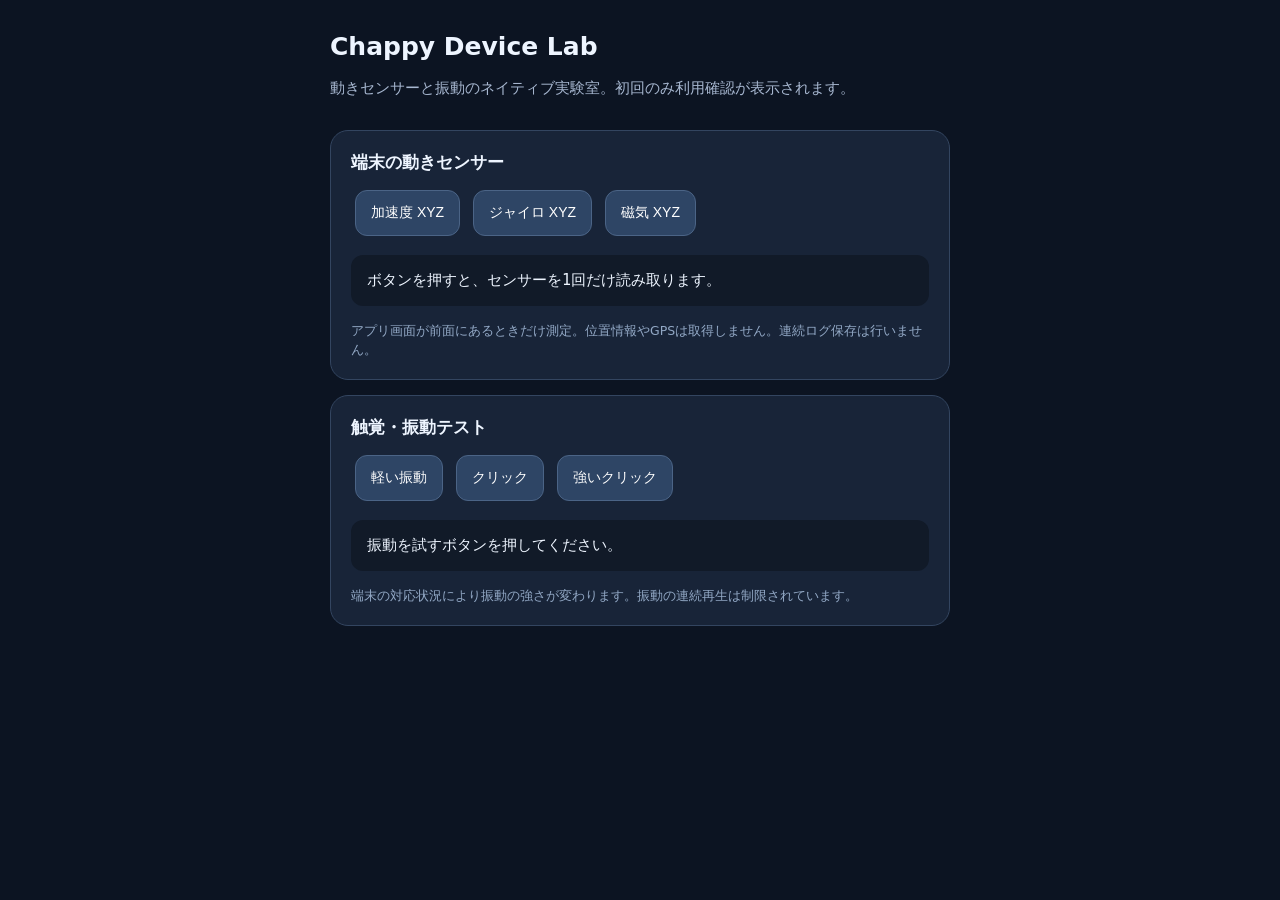
==== sample_apps/device_lab/index.html @ fd8de54d "Create native Device Lab mini-app to exercise motion sensors and haptic presets" ====
<!doctype html><html lang="ja"><head><meta charset="utf-8">
<meta name="viewport" content="width=device-width,initial-scale=1">
<title>Chappy Device Lab</title>
<style>
:root{color-scheme:dark;font:15px system-ui;background:#0c1422;color:#eef5ff}
body{margin:0;padding:22px;max-width:620px;margin-inline:auto}
header{margin:10px 0 28px}h1{margin:0;font-size:25px}
p{color:#a7b7d0;line-height:1.7}
section{background:#182438;border:1px solid #334560;border-radius:18px;padding:20px;margin:15px 0}
h2{margin:0 0 12px;font-size:17px}
button{margin:4px;border:1px solid #4b6486;background:#2e4565;color:#fff;
border-radius:12px;padding:13px 15px;font-size:14px}
button:disabled{opacity:.45}button:focus-visible{outline:2px solid #9fd1ff}
pre{background:#111a28;border-radius:12px;padding:16px;white-space:pre-wrap;overflow-wrap:anywhere}
small{color:#92a8c5}
</style></head><body>
<header><h1>Chappy Device Lab</h1>
<p>動きセンサーと振動のネイティブ実験室。初回のみ利用確認が表示されます。</p></header>
<section><h2>端末の動きセンサー</h2>
<button data-sensor="accelerometer">加速度 XYZ</button>
<button data-sensor="gyroscope">ジャイロ XYZ</button>
<button data-sensor="magnetometer">磁気 XYZ</button>
<pre id="sensorResult">ボタンを押すと、センサーを1回だけ読み取ります。</pre>
<small>アプリ画面が前面にあるときだけ測定。位置情報やGPSは取得しません。連続ログ保存は行いません。</small>
</section>
<section><h2>触覚・振動テスト</h2>
<button data-haptic="tick">軽い振動</button>
<button data-haptic="click">クリック</button>
<button data-haptic="heavy">強いクリック</button>
<pre id="hapticResult">振動を試すボタンを押してください。</pre>
<small>端末の対応状況により振動の強さが変わります。振動の連続再生は制限されています。</small>
</section>
<script>
(() => {
  'use strict';
  const $=id=>document.getElementById(id);
  const capabilities=window.Chappy || {};
  for(const button of document.querySelectorAll('[data-sensor]')){
    button.addEventListener('click',async()=>{
      if(!capabilities.motion){$('sensorResult').textContent='対応プレイヤーの更新が必要です。';return;}
      button.disabled=true;
      try{
        const sample=await capabilities.motion.sample(button.dataset.sensor);
        if(!sample.available){
          $('sensorResult').textContent=button.dataset.sensor+': この端末では非対応';
        }else{
          const axis=sample.values || [];
          $('sensorResult').textContent=button.dataset.sensor+'\n' +
            ['X','Y','Z'].map((name,i)=>name+' = '+Number(axis[i]).toFixed(3)).join('\n')+
            '\n精度: '+sample.accuracy;
        }
      }catch(e){$('sensorResult').textContent='取得失敗: '+String(e.message||e);}
      finally{button.disabled=false;}
    });
  }
  for(const button of document.querySelectorAll('[data-haptic]')){
    button.addEventListener('click',async()=>{
      if(!capabilities.haptics){$('hapticResult').textContent='対応プレイヤーの更新が必要です。';return;}
      button.disabled=true;
      try{
        const ok=await capabilities.haptics.play(button.dataset.haptic);
        $('hapticResult').textContent=ok?'振動を実行しました':'非対応または短時間の連続振動制限中です';
      }catch(e){$('hapticResult').textContent='振動できません: '+String(e.message||e);}
      finally{button.disabled=false;}
    });
  }
})();
</script></body></html>
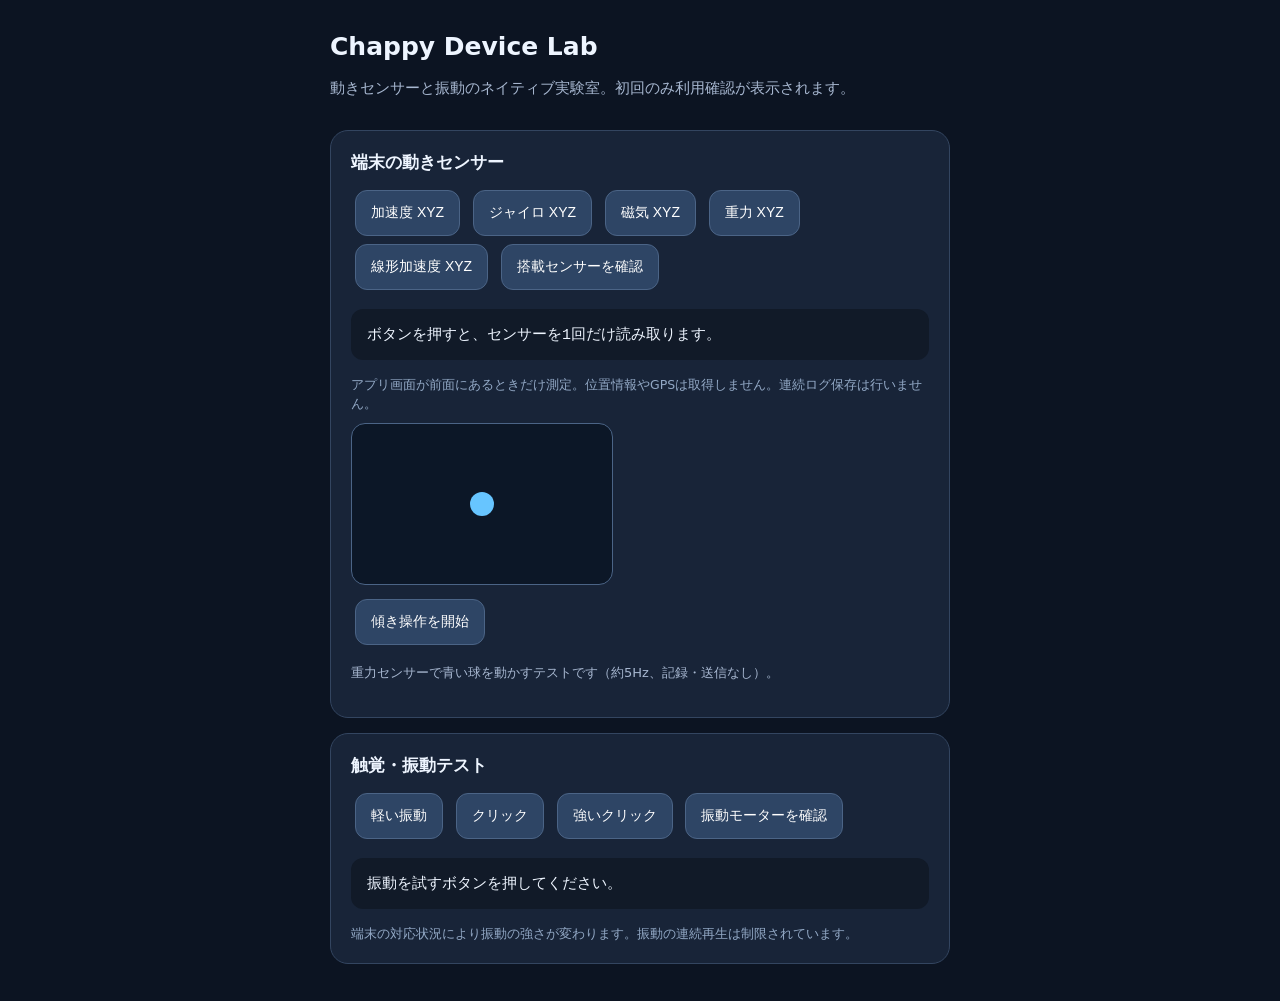
==== commit 6c13f669: "Turn Device Lab into game input test: gravity/linear accel probes, 5Hz tilt ball and haptics availab" ====
--- a/sample_apps/device_lab/index.html
+++ b/sample_apps/device_lab/index.html
@@ -13,6 +13,9 @@
 button:disabled{opacity:.45}button:focus-visible{outline:2px solid #9fd1ff}
 pre{background:#111a28;border-radius:12px;padding:16px;white-space:pre-wrap;overflow-wrap:anywhere}
 small{color:#92a8c5}
+#tiltPad{position:relative;width:min(100%,260px);height:160px;background:#0c1727;border:1px solid #4b6486;border-radius:14px;overflow:hidden;margin:10px 0}
+#tiltDot{position:absolute;left:calc(50% - 12px);top:calc(50% - 12px);width:24px;height:24px;border-radius:50%;background:#67c5ff;transition:transform .12s linear}
+#tiltStatus{min-height:20px;font-size:13px}
 </style></head><body>
 <header><h1>Chappy Device Lab</h1>
 <p>動きセンサーと振動のネイティブ実験室。初回のみ利用確認が表示されます。</p></header>
@@ -20,13 +23,20 @@
 <button data-sensor="accelerometer">加速度 XYZ</button>
 <button data-sensor="gyroscope">ジャイロ XYZ</button>
 <button data-sensor="magnetometer">磁気 XYZ</button>
+<button data-sensor="gravity">重力 XYZ</button>
+<button data-sensor="linearAcceleration">線形加速度 XYZ</button>
+<button id="probeSensors">搭載センサーを確認</button>
 <pre id="sensorResult">ボタンを押すと、センサーを1回だけ読み取ります。</pre>
 <small>アプリ画面が前面にあるときだけ測定。位置情報やGPSは取得しません。連続ログ保存は行いません。</small>
+<div id="tiltPad" aria-label="重力センサーのゲーム入力テスト"><div id="tiltDot"></div></div>
+<button id="tiltToggle" type="button">傾き操作を開始</button>
+<p id="tiltStatus">重力センサーで青い球を動かすテストです（約5Hz、記録・送信なし）。</p>
 </section>
 <section><h2>触覚・振動テスト</h2>
 <button data-haptic="tick">軽い振動</button>
 <button data-haptic="click">クリック</button>
 <button data-haptic="heavy">強いクリック</button>
+<button id="probeHaptics" type="button">振動モーターを確認</button>
 <pre id="hapticResult">振動を試すボタンを押してください。</pre>
 <small>端末の対応状況により振動の強さが変わります。振動の連続再生は制限されています。</small>
 </section>
@@ -35,6 +45,50 @@
   'use strict';
   const $=id=>document.getElementById(id);
   const capabilities=window.Chappy || {};
+  $('probeSensors').addEventListener('click',async()=>{
+    try{
+      const available=await capabilities.motion.available();
+      $('sensorResult').textContent=Object.keys(available).map(k=>
+        k+': '+(available[k]?'対応':'非対応')).join('\n');
+    }catch(e){$('sensorResult').textContent='対応状況の取得失敗: '+String(e.message||e);}
+  });
+  $('probeHaptics').addEventListener('click',async()=>{
+    try{
+      const available=await capabilities.haptics.available();
+      $('hapticResult').textContent=available?'振動モーター搭載':'振動モーターなし／使用不可';
+    }catch(e){$('hapticResult').textContent='対応状況の取得失敗: '+String(e.message||e);}
+  });
+  let tiltTimer=null,tiltReading=false;
+  function stopTilt(){
+    if(tiltTimer!==null){clearInterval(tiltTimer);tiltTimer=null;}
+    $('tiltToggle').textContent='傾き操作を開始';
+  }
+  async function updateTilt(){
+    if(tiltReading || (document.hidden===true)){if(document.hidden===true)stopTilt();return;}
+    tiltReading=true;
+    try{
+      const result=await capabilities.motion.sample('gravity');
+      if(!result.available){$('tiltStatus').textContent='重力センサー非対応';stopTilt();return;}
+      const xyz=result.values||[0,0,0];
+      const x=Math.max(-90,Math.min(90,Number(xyz[0])*9));
+      const y=Math.max(-55,Math.min(55,Number(xyz[1])*5.5));
+      $('tiltDot').style.transform='translate('+x.toFixed(1)+'px,'+y.toFixed(1)+'px)';
+      $('tiltStatus').textContent='傾き入力: X='+Number(xyz[0]).toFixed(2)+' / Y='+Number(xyz[1]).toFixed(2);
+    }catch(e){$('tiltStatus').textContent='取得失敗: '+String(e.message||e);stopTilt();}
+    finally{tiltReading=false;}
+  }
+  $('tiltToggle').addEventListener('click',()=>{
+    if(tiltTimer!==null){stopTilt();return;}
+    if(!capabilities.motion){$('tiltStatus').textContent='対応プレイヤーが必要';return;}
+    $('tiltToggle').textContent='傾き操作を停止';
+    tiltTimer=setInterval(()=>{void updateTilt();},200);
+    void updateTilt();
+  });
+  if(typeof document.addEventListener==='function'){
+    document.addEventListener('visibilitychange',()=>{
+      if(document.hidden)stopTilt();
+    });
+  }
   for(const button of document.querySelectorAll('[data-sensor]')){
     button.addEventListener('click',async()=>{
       if(!capabilities.motion){$('sensorResult').textContent='対応プレイヤーの更新が必要です。';return;}
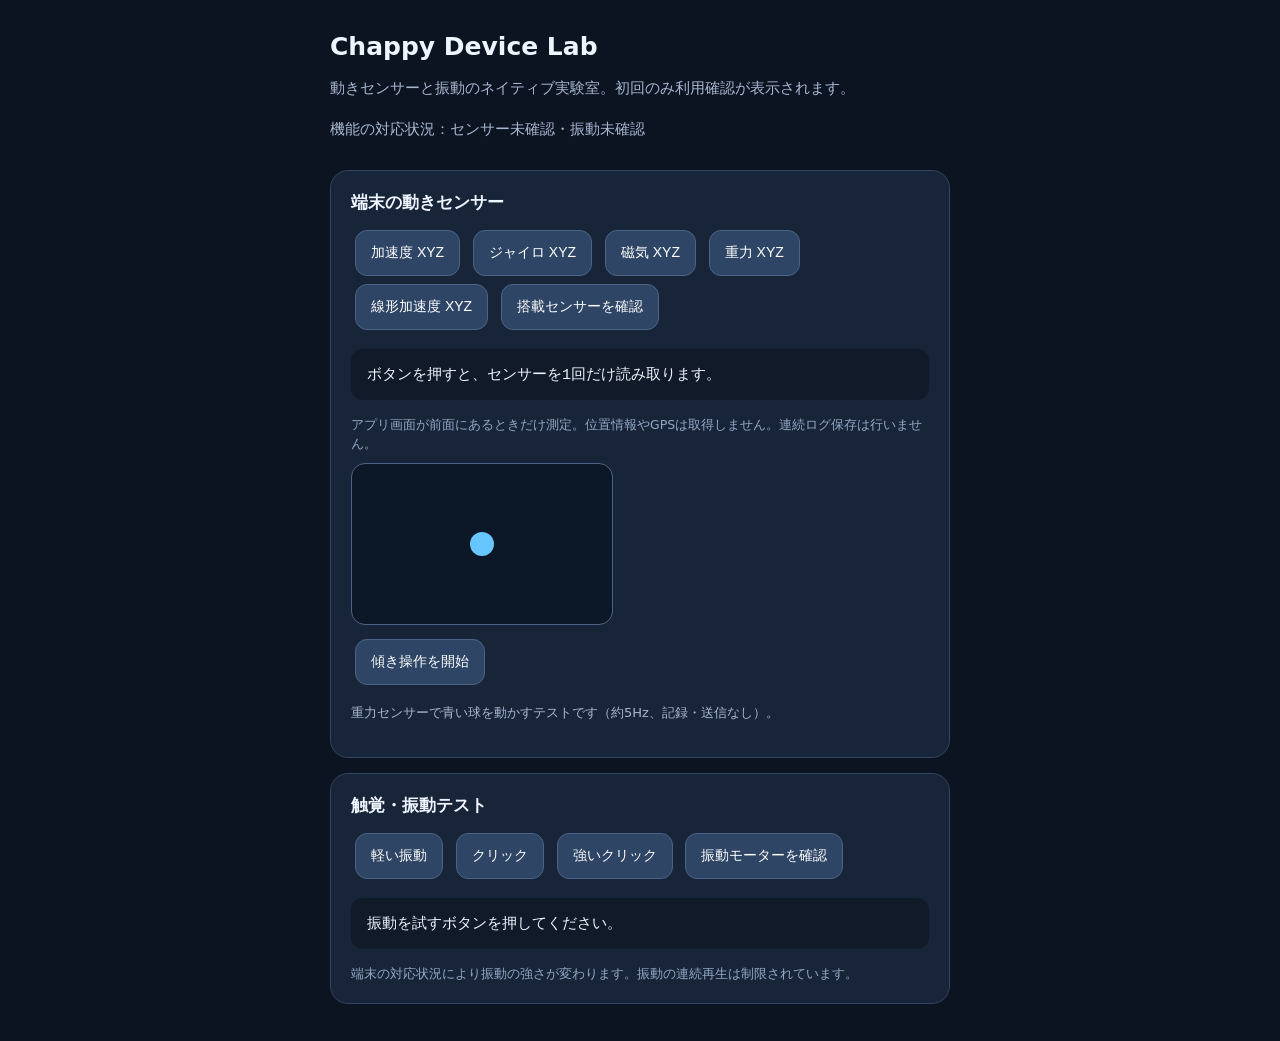
==== commit 9708c978: "feat: Device Lab capability summary, guarded sensor values, stale tilt suppression and sanitized err" ====
--- a/sample_apps/device_lab/index.html
+++ b/sample_apps/device_lab/index.html
@@ -18,7 +18,8 @@
 #tiltStatus{min-height:20px;font-size:13px}
 </style></head><body>
 <header><h1>Chappy Device Lab</h1>
-<p>動きセンサーと振動のネイティブ実験室。初回のみ利用確認が表示されます。</p></header>
+<p>動きセンサーと振動のネイティブ実験室。初回のみ利用確認が表示されます。</p>
+<p id="deviceSummary" role="status" aria-live="polite">機能の対応状況：センサー未確認・振動未確認</p></header>
 <section><h2>端末の動きセンサー</h2>
 <button data-sensor="accelerometer">加速度 XYZ</button>
 <button data-sensor="gyroscope">ジャイロ XYZ</button>
@@ -45,42 +46,74 @@
   'use strict';
   const $=id=>document.getElementById(id);
   const capabilities=window.Chappy || {};
+  let sensorSupport=null, hapticSupport=null;
+  function updateSummary(){
+    $('deviceSummary').textContent='機能の対応状況：センサー '+
+      (sensorSupport===null?'未確認':sensorSupport+'種類対応')+
+      '・振動 '+(hapticSupport===null?'未確認':hapticSupport?'対応':'非対応');
+  }
+  function axes(values){
+    if(!Array.isArray(values)||values.length<3 ||
+       !values.slice(0,3).every(v=>typeof v==='number'&&Number.isFinite(v))){
+      return null;
+    }
+    return values;
+  }
   $('probeSensors').addEventListener('click',async()=>{
     try{
+      if(!capabilities.motion || typeof capabilities.motion.available!=='function')
+        throw new Error('unavailable');
       const available=await capabilities.motion.available();
+      if(!available || typeof available!=='object')throw new Error('invalid');
+      sensorSupport=Object.values(available).filter(v=>v===true).length;
+      updateSummary();
       $('sensorResult').textContent=Object.keys(available).map(k=>
         k+': '+(available[k]?'対応':'非対応')).join('\n');
-    }catch(e){$('sensorResult').textContent='対応状況の取得失敗: '+String(e.message||e);}
+    }catch(_){$('sensorResult').textContent='対応状況の取得失敗（権限と端末の対応を確認）';}
   });
   $('probeHaptics').addEventListener('click',async()=>{
     try{
+      if(!capabilities.haptics || typeof capabilities.haptics.available!=='function')
+        throw new Error('unavailable');
       const available=await capabilities.haptics.available();
+      hapticSupport=available===true;
+      updateSummary();
       $('hapticResult').textContent=available?'振動モーター搭載':'振動モーターなし／使用不可';
-    }catch(e){$('hapticResult').textContent='対応状況の取得失敗: '+String(e.message||e);}
+    }catch(_){$('hapticResult').textContent='対応状況の取得失敗（権限と端末の対応を確認）';}
   });
-  let tiltTimer=null,tiltReading=false;
+  let tiltTimer=null,tiltReading=false,tiltEpoch=0;
   function stopTilt(){
+    ++tiltEpoch;
     if(tiltTimer!==null){clearInterval(tiltTimer);tiltTimer=null;}
     $('tiltToggle').textContent='傾き操作を開始';
   }
   async function updateTilt(){
     if(tiltReading || (document.hidden===true)){if(document.hidden===true)stopTilt();return;}
     tiltReading=true;
+    const epoch=tiltEpoch;
     try{
       const result=await capabilities.motion.sample('gravity');
-      if(!result.available){$('tiltStatus').textContent='重力センサー非対応';stopTilt();return;}
-      const xyz=result.values||[0,0,0];
+      if(epoch!==tiltEpoch||tiltTimer===null||document.hidden===true)return;
+      if(!result || !result.available){$('tiltStatus').textContent='重力センサー非対応';stopTilt();return;}
+      const xyz=axes(result.values);
+      if(!xyz){$('tiltStatus').textContent='センサー値が不正です';stopTilt();return;}
       const x=Math.max(-90,Math.min(90,Number(xyz[0])*9));
       const y=Math.max(-55,Math.min(55,Number(xyz[1])*5.5));
       $('tiltDot').style.transform='translate('+x.toFixed(1)+'px,'+y.toFixed(1)+'px)';
       $('tiltStatus').textContent='傾き入力: X='+Number(xyz[0]).toFixed(2)+' / Y='+Number(xyz[1]).toFixed(2);
-    }catch(e){$('tiltStatus').textContent='取得失敗: '+String(e.message||e);stopTilt();}
+    }catch(_){
+      if(epoch===tiltEpoch && tiltTimer!==null){
+        $('tiltStatus').textContent='センサー取得に失敗（権限と端末状態を確認）';
+        stopTilt();
+      }
+    }
     finally{tiltReading=false;}
   }
   $('tiltToggle').addEventListener('click',()=>{
     if(tiltTimer!==null){stopTilt();return;}
     if(!capabilities.motion){$('tiltStatus').textContent='対応プレイヤーが必要';return;}
     $('tiltToggle').textContent='傾き操作を停止';
+    ++tiltEpoch;
     tiltTimer=setInterval(()=>{void updateTilt();},200);
     void updateTilt();
   });
@@ -95,15 +128,17 @@
       button.disabled=true;
       try{
         const sample=await capabilities.motion.sample(button.dataset.sensor);
-        if(!sample.available){
+        if(!sample || !sample.available){
           $('sensorResult').textContent=button.dataset.sensor+': この端末では非対応';
         }else{
-          const axis=sample.values || [];
-          $('sensorResult').textContent=button.dataset.sensor+'\n' +
-            ['X','Y','Z'].map((name,i)=>name+' = '+Number(axis[i]).toFixed(3)).join('\n')+
-            '\n精度: '+sample.accuracy;
+          const axis=axes(sample.values);
+          $('sensorResult').textContent=axis
+            ? button.dataset.sensor+'\n' +
+              ['X','Y','Z'].map((name,i)=>name+' = '+axis[i].toFixed(3)).join('\n')+
+              '\n精度: '+String(sample.accuracy)
+            : '取得失敗：センサー値が不正です';
         }
-      }catch(e){$('sensorResult').textContent='取得失敗: '+String(e.message||e);}
+      }catch(_){$('sensorResult').textContent='取得失敗（権限と端末状態を確認）';}
       finally{button.disabled=false;}
     });
   }
@@ -114,7 +149,7 @@
       try{
         const ok=await capabilities.haptics.play(button.dataset.haptic);
         $('hapticResult').textContent=ok?'振動を実行しました':'非対応または短時間の連続振動制限中です';
-      }catch(e){$('hapticResult').textContent='振動できません: '+String(e.message||e);}
+      }catch(_){$('hapticResult').textContent='振動できません（端末の対応と許可を確認）';}
       finally{button.disabled=false;}
     });
   }
